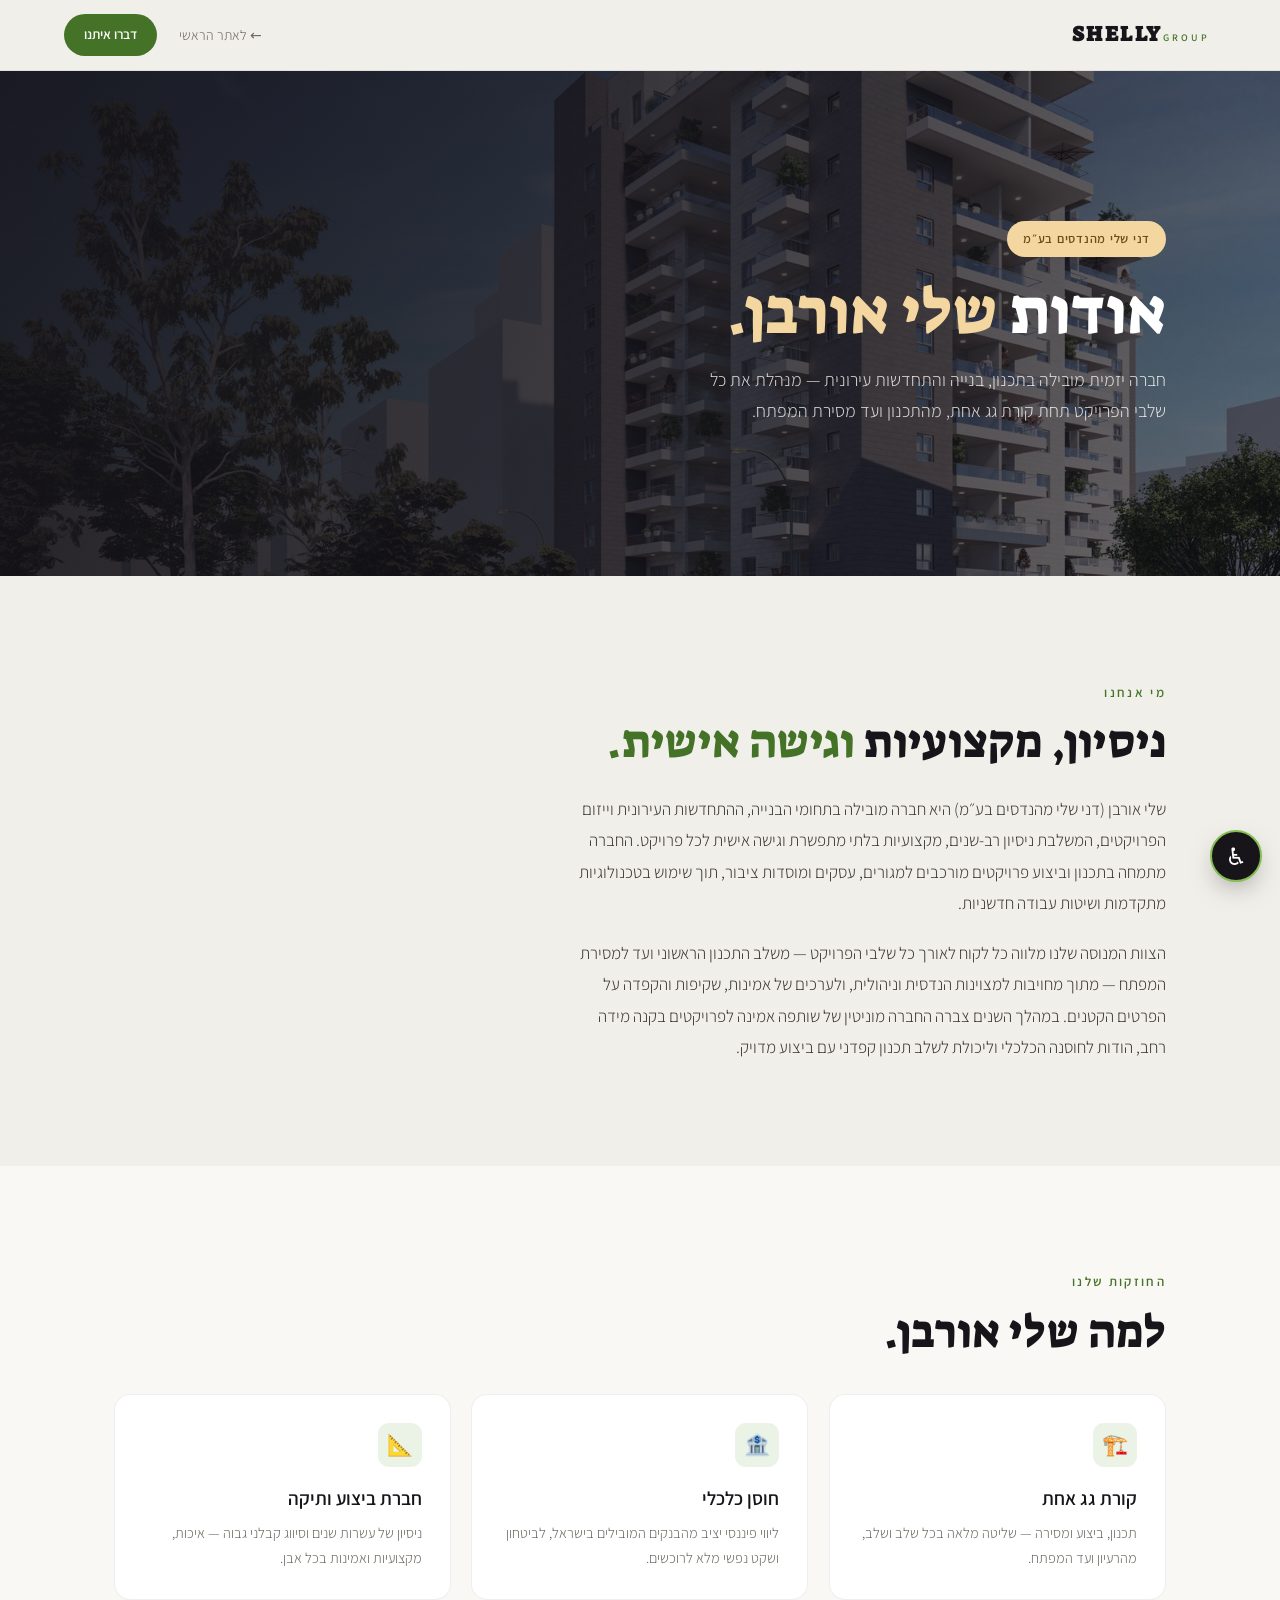
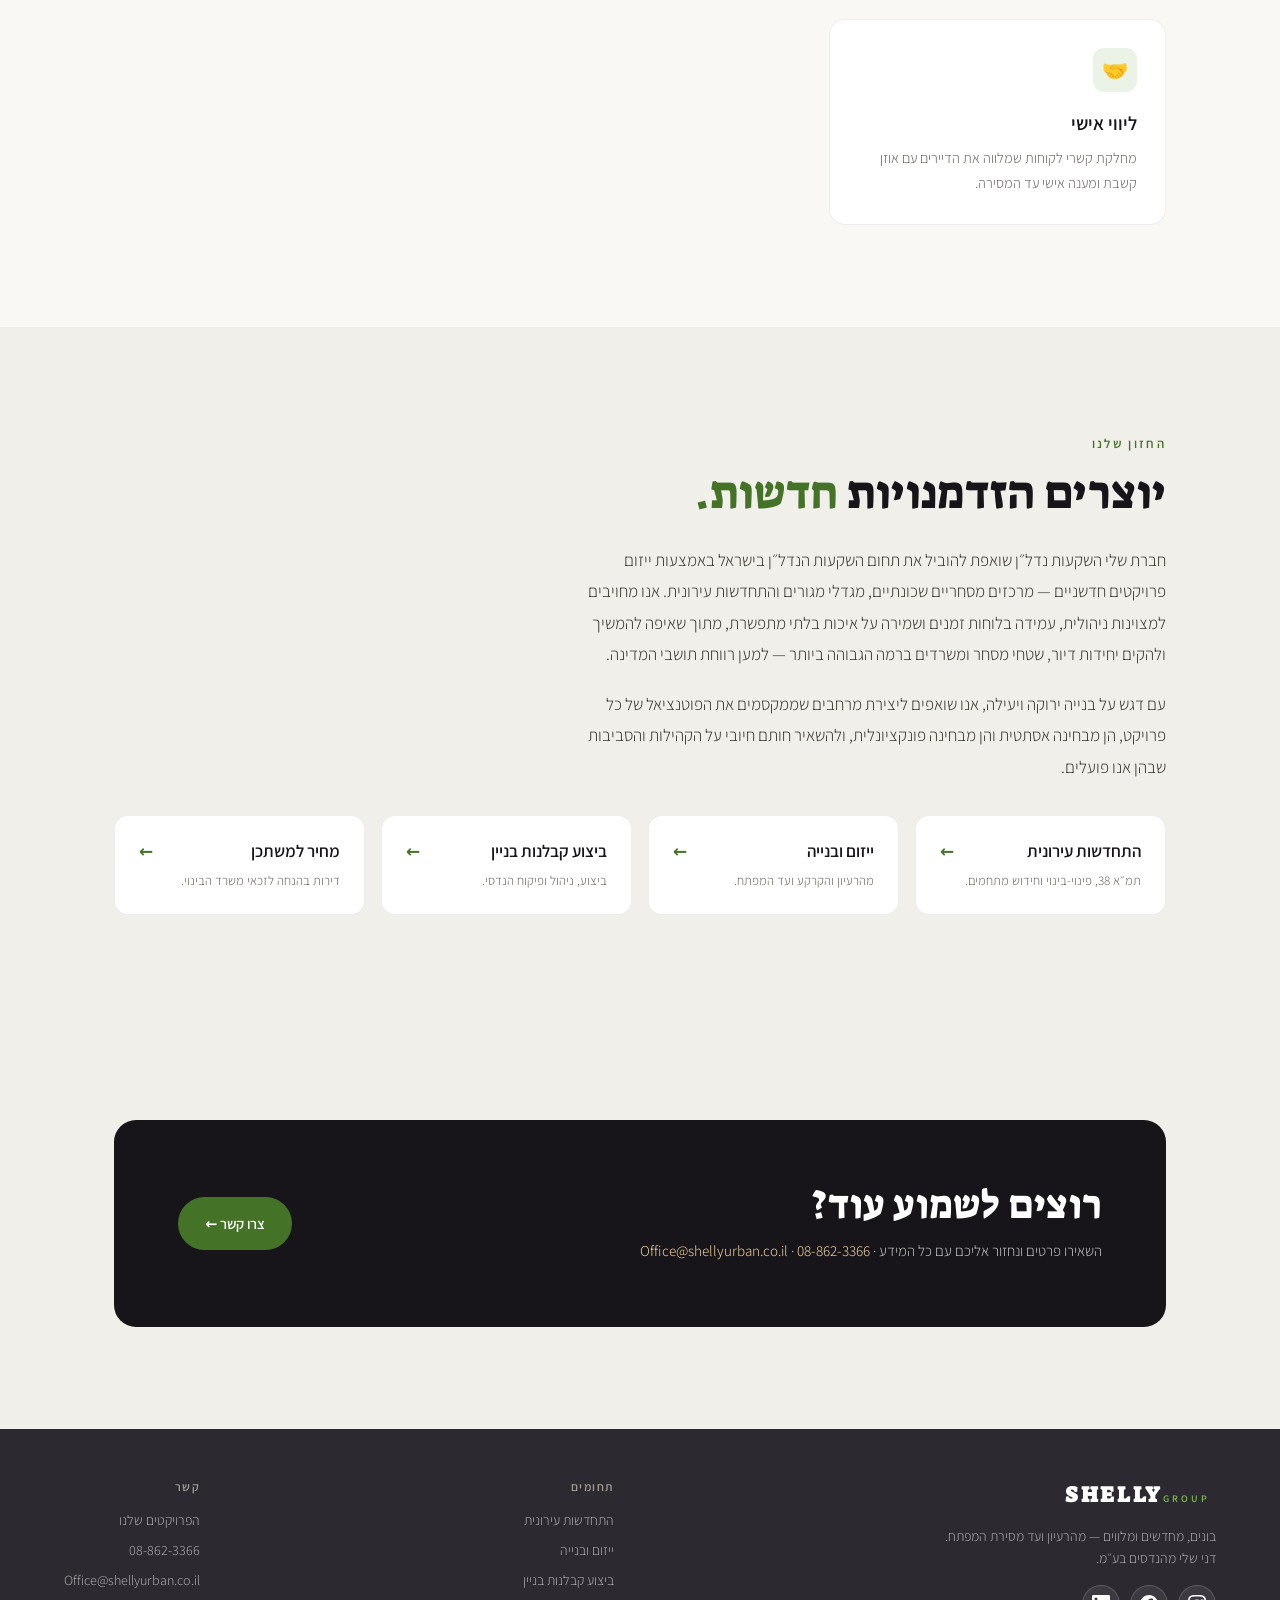
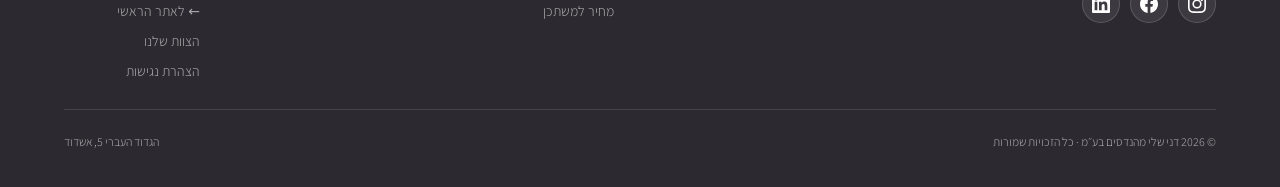
==== public/about.html @ 8600cfd0 "Migrate Shelly Urban website into Base44 app Copy the full static site from avivshelly48/site into t" ====
<!DOCTYPE html>
<html lang="he" dir="rtl">
<head>
<meta charset="UTF-8" />
<meta name="viewport" content="width=device-width, initial-scale=1.0" />
<title>אודות — שלי אורבן · דני שלי מהנדסים בע״מ</title>
<meta name="description" content="שלי אורבן (דני שלי מהנדסים בע״מ) — חברה יזמית מובילה בתכנון, בנייה והתחדשות עירונית, המנהלת את כל שלבי הפרויקט תחת קורת גג אחת, מהתכנון ועד מסירת המפתח." />
<link rel="icon" href="assets/s-mark-green.png" />
<link rel="preconnect" href="https://fonts.googleapis.com" />
<link rel="preconnect" href="https://fonts.gstatic.com" crossorigin />
<link href="https://fonts.googleapis.com/css2?family=Suez+One&family=Frank+Ruhl+Libre:wght@300;400;500;700;900&family=Assistant:wght@300;400;500;600;700;800&display=swap" rel="stylesheet" />
<link rel="stylesheet" href="assets/pages.css" />
</head>
<body>

<nav class="nav">
  <a class="brand" href="index.html">SHELLY<span>GROUP</span></a>
  <div class="nlinks">
    <a class="back" href="index.html">← לאתר הראשי</a>
    <a class="ncta" href="index.html#contact">דברו איתנו</a>
  </div>
</nav>

<header class="hero">
  <div class="bgimg"><img src="assets/uploads/render-tower.jpg" alt="פרויקט מגורים של שלי אורבן" /></div>
  <div class="wrap">
    <span class="pill tag">דני שלי מהנדסים בע״מ</span>
    <h1>אודות <em>שלי אורבן.</em></h1>
    <p class="hsub">חברה יזמית מובילה בתכנון, בנייה והתחדשות עירונית — מנהלת את כל שלבי הפרויקט תחת קורת גג אחת, מהתכנון ועד מסירת המפתח.</p>
  </div>
</header>

<section>
  <div class="wrap">
    <span class="eyebrow reveal">מי אנחנו</span>
    <h2 class="reveal">ניסיון, מקצועיות <em>וגישה אישית.</em></h2>
    <div class="prose reveal" style="margin-top:26px;">
      <p>שלי אורבן (דני שלי מהנדסים בע״מ) היא חברה מובילה בתחומי הבנייה, ההתחדשות העירונית וייזום הפרויקטים, המשלבת ניסיון רב-שנים, מקצועיות בלתי מתפשרת וגישה אישית לכל פרויקט. החברה מתמחה בתכנון וביצוע פרויקטים מורכבים למגורים, עסקים ומוסדות ציבור, תוך שימוש בטכנולוגיות מתקדמות ושיטות עבודה חדשניות.</p>
      <p>הצוות המנוסה שלנו מלווה כל לקוח לאורך כל שלבי הפרויקט — משלב התכנון הראשוני ועד למסירת המפתח — מתוך מחויבות למצוינות הנדסית וניהולית, ולערכים של אמינות, שקיפות והקפדה על הפרטים הקטנים. במהלך השנים צברה החברה מוניטין של שותפה אמינה לפרויקטים בקנה מידה רחב, הודות לחוסנה הכלכלי וליכולת לשלב תכנון קפדני עם ביצוע מדויק.</p>
    </div>
  </div>
</section>

<section style="background:#faf8f4;">
  <div class="wrap">
    <span class="eyebrow reveal">החוזקות שלנו</span>
    <h2 class="reveal">למה שלי אורבן.</h2>
    <div class="info-grid">
      <div class="icard reveal"><div class="ico">🏗️</div><h4>קורת גג אחת</h4><p>תכנון, ביצוע ומסירה — שליטה מלאה בכל שלב ושלב, מהרעיון ועד המפתח.</p></div>
      <div class="icard reveal"><div class="ico">🏦</div><h4>חוסן כלכלי</h4><p>ליווי פיננסי יציב מהבנקים המובילים בישראל, לביטחון ושקט נפשי מלא לרוכשים.</p></div>
      <div class="icard reveal"><div class="ico">📐</div><h4>חברת ביצוע ותיקה</h4><p>ניסיון של עשרות שנים וסיווג קבלני גבוה — איכות, מקצועיות ואמינות בכל אבן.</p></div>
      <div class="icard reveal"><div class="ico">🤝</div><h4>ליווי אישי</h4><p>מחלקת קשרי לקוחות שמלווה את הדיירים עם אוזן קשבת ומענה אישי עד המסירה.</p></div>
    </div>
  </div>
</section>

<section>
  <div class="wrap">
    <span class="eyebrow reveal">החזון שלנו</span>
    <h2 class="reveal">יוצרים הזדמנויות <em>חדשות.</em></h2>
    <div class="prose reveal" style="margin-top:26px;">
      <p>חברת שלי השקעות נדל״ן שואפת להוביל את תחום השקעות הנדל״ן בישראל באמצעות ייזום פרויקטים חדשניים — מרכזים מסחריים שכונתיים, מגדלי מגורים והתחדשות עירונית. אנו מחויבים למצוינות ניהולית, עמידה בלוחות זמנים ושמירה על איכות בלתי מתפשרת, מתוך שאיפה להמשיך ולהקים יחידות דיור, שטחי מסחר ומשרדים ברמה הגבוהה ביותר — למען רווחת תושבי המדינה.</p>
      <p>עם דגש על בנייה ירוקה ויעילה, אנו שואפים ליצירת מרחבים שממקסמים את הפוטנציאל של כל פרויקט, הן מבחינה אסתטית והן מבחינה פונקציונלית, ולהשאיר חותם חיובי על הקהילות והסביבות שבהן אנו פועלים.</p>
    </div>
    <div class="domains">
      <a href="renewal.html"><h4>התחדשות עירונית <i>←</i></h4><p>תמ״א 38, פינוי-בינוי וחידוש מתחמים.</p></a>
      <a href="development.html"><h4>ייזום ובנייה <i>←</i></h4><p>מהרעיון והקרקע ועד המפתח.</p></a>
      <a href="contracting.html"><h4>ביצוע קבלנות בניין <i>←</i></h4><p>ביצוע, ניהול ופיקוח הנדסי.</p></a>
      <a href="mishtaken.html"><h4>מחיר למשתכן <i>←</i></h4><p>דירות בהנחה לזכאי משרד הבינוי.</p></a>
    </div>
  </div>
</section>

<section>
  <div class="wrap">
    <div class="cta reveal">
      <div>
        <h3>רוצים לשמוע עוד?</h3>
        <p class="cinfo">השאירו פרטים ונחזור אליכם עם כל המידע · <a href="tel:+97288623366">08-862-3366</a> · <a href="mailto:Office@shellyurban.co.il">Office@shellyurban.co.il</a></p>
      </div>
      <a class="btn btn-primary" href="index.html#contact">צרו קשר ←</a>
    </div>
  </div>
</section>

<footer class="foot">
  <div class="ftop">
    <div>
      <div class="fbrand">SHELLY<span>GROUP</span></div>
      <p style="margin-top:12px;max-width:40ch;font-size:14px;">בונים, מחדשים ומלווים — מהרעיון ועד מסירת המפתח. דני שלי מהנדסים בע״מ.</p>
      <div class="fsocial">
        <a href="#" aria-label="Instagram" title="Instagram"><svg viewBox="0 0 24 24" aria-hidden="true"><path d="M12 2.16c3.2 0 3.58.01 4.85.07 1.17.05 1.8.25 2.23.41.56.22.96.48 1.38.9.42.42.68.82.9 1.38.16.42.36 1.06.41 2.23.06 1.27.07 1.65.07 4.85s-.01 3.58-.07 4.85c-.05 1.17-.25 1.8-.41 2.23-.22.56-.48.96-.9 1.38-.42.42-.82.68-1.38.9-.42.16-1.06.36-2.23.41-1.27.06-1.65.07-4.85.07s-3.58-.01-4.85-.07c-1.17-.05-1.8-.25-2.23-.41a3.7 3.7 0 0 1-1.38-.9 3.7 3.7 0 0 1-.9-1.38c-.16-.42-.36-1.06-.41-2.23C2.17 15.58 2.16 15.2 2.16 12s.01-3.58.07-4.85c.05-1.17.25-1.8.41-2.23.22-.56.48-.96.9-1.38.42-.42.82-.68 1.38-.9.42-.16 1.06-.36 2.23-.41C8.42 2.17 8.8 2.16 12 2.16M12 0C8.74 0 8.33.01 7.05.07 5.78.13 4.9.33 4.14.63c-.79.31-1.46.72-2.12 1.38C1.36 2.67.95 3.34.63 4.14.33 4.9.13 5.78.07 7.05.01 8.33 0 8.74 0 12s.01 3.67.07 4.95c.06 1.27.26 2.15.56 2.91.31.8.72 1.47 1.38 2.13.66.66 1.33 1.07 2.12 1.38.76.3 1.64.5 2.91.56C8.33 23.99 8.74 24 12 24s3.67-.01 4.95-.07c1.27-.06 2.15-.26 2.91-.56.8-.31 1.47-.72 2.13-1.38.66-.66 1.07-1.33 1.38-2.13.3-.76.5-1.64.56-2.91.06-1.28.07-1.69.07-4.95s-.01-3.67-.07-4.95c-.06-1.27-.26-2.15-.56-2.91a5.7 5.7 0 0 0-1.38-2.12A5.7 5.7 0 0 0 19.86.63c-.76-.3-1.64-.5-2.91-.56C15.67.01 15.26 0 12 0zm0 5.84A6.16 6.16 0 1 0 18.16 12 6.16 6.16 0 0 0 12 5.84zm0 10.16A4 4 0 1 1 16 12a4 4 0 0 1-4 4zm6.41-10.4a1.44 1.44 0 1 0 1.44 1.44 1.44 1.44 0 0 0-1.44-1.44z"/></svg></a>
        <a href="#" aria-label="Facebook" title="Facebook"><svg viewBox="0 0 24 24" aria-hidden="true"><path d="M24 12.07C24 5.4 18.63 0 12 0S0 5.4 0 12.07c0 6.02 4.39 11.01 10.13 11.93v-8.44H7.08v-3.49h3.05V9.41c0-3.02 1.79-4.69 4.53-4.69 1.31 0 2.69.24 2.69.24v2.97h-1.52c-1.49 0-1.96.93-1.96 1.89v2.25h3.33l-.53 3.49h-2.8v8.44C19.61 23.08 24 18.09 24 12.07z"/></svg></a>
        <a href="#" aria-label="LinkedIn" title="LinkedIn"><svg viewBox="0 0 24 24" aria-hidden="true"><path d="M20.45 20.45h-3.56v-5.57c0-1.33-.02-3.04-1.85-3.04-1.85 0-2.13 1.45-2.13 2.94v5.67H9.35V9h3.41v1.56h.05c.48-.9 1.64-1.85 3.37-1.85 3.6 0 4.27 2.37 4.27 5.45v6.29zM5.34 7.43a2.06 2.06 0 1 1 0-4.13 2.06 2.06 0 0 1 0 4.13zM7.12 20.45H3.56V9h3.56v11.45zM22.22 0H1.77C.79 0 0 .77 0 1.73v20.54C0 23.22.79 24 1.77 24h20.45c.98 0 1.78-.78 1.78-1.73V1.73C24 .77 23.2 0 22.22 0z"/></svg></a>
      </div>
    </div>
    <div class="fcol"><h5>תחומים</h5>
      <a href="renewal.html">התחדשות עירונית</a>
      <a href="development.html">ייזום ובנייה</a>
      <a href="contracting.html">ביצוע קבלנות בניין</a>
      <a href="mishtaken.html">מחיר למשתכן</a>
    </div>
    <div class="fcol"><h5>קשר</h5>
      <a href="index.html#projects">הפרויקטים שלנו</a>
      <a href="tel:+97288623366">08-862-3366</a>
      <a href="mailto:Office@shellyurban.co.il">Office@shellyurban.co.il</a>
      <a href="index.html">← לאתר הראשי</a>
    <a href="team.html">הצוות שלנו</a>
      <a href="accessibility.html">הצהרת נגישות</a></div>
  </div>
  <div class="fbot">
    <span>© <span id="yr"></span> דני שלי מהנדסים בע״מ · כל הזכויות שמורות</span>
    <span>הגדוד העברי 5, אשדוד</span>
  </div>
</footer>

<script>
(function(){
  var io=new IntersectionObserver(function(es){es.forEach(function(e){if(e.isIntersecting){e.target.classList.add('in');io.unobserve(e.target);}});},{threshold:.14});
  document.querySelectorAll('.reveal').forEach(function(el){io.observe(el);});
  var y=document.getElementById('yr'); if(y) y.textContent=new Date().getFullYear();
})();
</script>
<script src="assets/a11y.js" defer></script>
</body>
</html>
---- public/assets/pages.css ----
/* ============================================================
   SHELLY URBAN — shared styles for content sub-pages
   (about / urban renewal / development / contracting)
   Brand language matches index.html & mishtaken.html
   ============================================================ */
:root{
  --bg:#f1efea; --bg2:#ffffff;
  --ink:#17151a; --ink-dim:#6b675f; --ink-faint:#a39e95;
  --green:#5f9c36; --green-deep:#447327; --green-bright:#84bf52;
  --char:#2c2a30; --led:#f3d6a0; --gold-ink:#6b4e16;
  --hair:rgba(23,21,26,0.12); --hair-soft:rgba(23,21,26,0.07);
  --serif:"Suez One","Frank Ruhl Libre",serif;
  --sans:"Assistant",system-ui,-apple-system,"Segoe UI",sans-serif;
}
*{margin:0;padding:0;box-sizing:border-box;}
html{scroll-behavior:smooth;}
body{background:var(--bg);color:var(--ink);font-family:var(--sans);font-weight:300;-webkit-font-smoothing:antialiased;line-height:1.6;overflow-x:hidden;-webkit-tap-highlight-color:transparent;}
::selection{background:rgba(95,156,54,.2);}
a{color:inherit;text-decoration:none;}
img{display:block;max-width:100%;}
button{font-family:inherit;cursor:pointer;}
.wrap{max-width:1180px;margin:0 auto;padding-inline:clamp(18px,5vw,64px);}
section{padding-block:clamp(52px,8vw,104px);scroll-margin-top:78px;}
.eyebrow{font-size:13px;letter-spacing:.18em;font-weight:600;color:var(--green-deep);}
h2{font-family:var(--serif);font-weight:500;font-size:clamp(28px,4vw,46px);line-height:1.08;margin-top:14px;}
h2 em{font-style:normal;color:var(--green-deep);}
.sec-lead{color:var(--ink-dim);font-size:17px;margin-top:18px;max-width:64ch;line-height:1.75;}
.pill{display:inline-flex;align-items:center;gap:8px;border-radius:100px;font-weight:600;}

/* nav */
.nav{position:sticky;top:0;z-index:40;display:flex;align-items:center;justify-content:space-between;
  padding:14px clamp(18px,5vw,64px);background:rgba(241,239,234,.86);backdrop-filter:blur(12px);border-bottom:1px solid var(--hair-soft);}
.nav .brand{font-family:var(--serif);font-weight:600;font-size:21px;letter-spacing:.12em;}
.nav .brand span{color:var(--green-deep);font-family:var(--sans);font-size:10px;letter-spacing:.3em;margin-inline-start:6px;}
.nav .nlinks{display:flex;align-items:center;gap:22px;font-size:14px;}
.nav .nlinks a.back{color:var(--ink-dim);}
.nav .nlinks a:hover{color:var(--green-deep);}
.nav .ncta{background:var(--green-deep);color:#fff;padding:10px 20px;border-radius:100px;font-size:13.5px;font-weight:600;transition:background .3s;}
.nav .ncta:hover{background:#2f5417;}
@media(max-width:680px){.nav .nlinks a.back{display:none;}}

/* hero */
.hero{position:relative;color:#fff;overflow:hidden;background:var(--char);}
.hero .bgimg{position:absolute;inset:0;}
.hero .bgimg img{width:100%;height:100%;object-fit:cover;}
.hero .bgimg::after{content:"";position:absolute;inset:0;
  background:linear-gradient(290deg,rgba(20,18,24,.58) 0%,rgba(20,18,24,.84) 60%,rgba(20,18,24,.94) 100%);}
.hero.solid{background:linear-gradient(150deg,#23212a,#2c2a30 60%,#1c1a20);}
.hero .wrap{position:relative;z-index:2;padding-block:clamp(72px,12vw,150px);}
.hero .tag{background:var(--led);color:var(--gold-ink);padding:8px 16px;font-size:12.5px;letter-spacing:.06em;}
.hero h1{font-family:var(--serif);font-weight:500;font-size:clamp(34px,6vw,64px);line-height:1.04;margin-top:22px;}
.hero h1 em{font-style:normal;color:var(--led);}
.hero .hsub{color:rgba(255,255,255,.82);font-size:clamp(15px,1.6vw,18px);margin-top:20px;max-width:52ch;line-height:1.7;}
.hero .cta-row{display:flex;flex-wrap:wrap;gap:14px;margin-top:34px;align-items:center;}

/* buttons */
.btn{display:inline-flex;align-items:center;gap:10px;border-radius:100px;font-weight:600;font-size:14.5px;padding:14px 26px;transition:.3s;border:1px solid transparent;}
.btn-primary{background:var(--green-deep);color:#fff;}
.btn-primary:hover{background:#2f5417;}
.btn-ghost{border-color:rgba(255,255,255,.4);color:#fff;}
.btn-ghost:hover{background:rgba(255,255,255,.1);}
.btn-out{border-color:var(--ink);color:var(--ink);}
.btn-out:hover{background:var(--ink);color:#fff;}

/* prose intro */
.prose p{font-size:17px;color:#3a372f;line-height:1.85;margin-top:18px;max-width:74ch;}
.prose p:first-child{margin-top:0;}

/* two-column */
.cols{display:grid;grid-template-columns:1fr 1fr;gap:clamp(24px,4vw,56px);align-items:start;}
@media(max-width:820px){.cols{grid-template-columns:1fr;}}

/* checks list */
.checks{list-style:none;margin-top:22px;display:flex;flex-direction:column;gap:14px;}
.checks li{display:flex;gap:12px;align-items:flex-start;font-size:16px;color:#3a372f;}
.checks li::before{content:"✓";flex:none;width:24px;height:24px;border-radius:50%;background:rgba(95,156,54,.14);color:var(--green-deep);display:grid;place-items:center;font-size:13px;font-weight:700;margin-top:1px;}

/* steps timeline */
.steps{list-style:none;counter-reset:s;display:flex;flex-direction:column;gap:0;margin-top:22px;}
.steps li{position:relative;padding:0 56px 28px 0;counter-increment:s;}
.steps li:last-child{padding-bottom:0;}
.steps li::before{content:counter(s);position:absolute;inset-inline-start:0;top:0;width:36px;height:36px;border-radius:50%;background:var(--green-deep);color:#fff;display:grid;place-items:center;font-weight:700;font-size:15px;}
.steps li::after{content:"";position:absolute;inset-inline-start:17px;top:36px;bottom:0;width:2px;background:rgba(95,156,54,.28);}
.steps li:last-child::after{display:none;}
.steps li h4{font-size:18px;font-weight:600;}
.steps li p{font-size:14.5px;color:var(--ink-dim);margin-top:4px;max-width:52ch;}

/* feature / info cards */
.info-grid{display:grid;grid-template-columns:repeat(auto-fit,minmax(250px,1fr));gap:20px;margin-top:36px;}
.icard{background:var(--bg2);border:1px solid var(--hair-soft);border-radius:16px;padding:28px;}
.icard .ico{width:44px;height:44px;border-radius:11px;background:rgba(95,156,54,.12);display:grid;place-items:center;color:var(--green-deep);font-size:21px;}
.icard h4{font-size:19px;font-weight:600;margin-top:16px;}
.icard p{font-size:14.5px;color:var(--ink-dim);margin-top:8px;line-height:1.7;}

/* stat band */
.stats{display:grid;grid-template-columns:repeat(auto-fit,minmax(180px,1fr));gap:18px;margin-top:36px;}
.stats .st{background:var(--bg2);border:1px solid var(--hair-soft);border-radius:14px;padding:26px;text-align:center;}
.stats .st b{font-family:var(--serif);font-weight:500;font-size:38px;color:var(--green-deep);display:block;line-height:1;}
.stats .st span{display:block;color:var(--ink-dim);font-size:13.5px;margin-top:10px;}

/* domains cross-link */
.domains{display:grid;grid-template-columns:repeat(auto-fit,minmax(220px,1fr));gap:16px;margin-top:32px;}
.domains a{display:block;background:var(--bg2);border:1px solid var(--hair-soft);border-radius:14px;padding:22px 24px;transition:transform .4s,box-shadow .4s;}
.domains a:hover{transform:translateY(-4px);box-shadow:0 20px 40px -24px rgba(23,21,26,.3);}
.domains a h4{font-size:17px;font-weight:600;display:flex;justify-content:space-between;align-items:center;}
.domains a h4 i{font-style:normal;color:var(--green-deep);transition:transform .35s;}
.domains a:hover h4 i{transform:translateX(-6px);}
.domains a p{font-size:13px;color:var(--ink-dim);margin-top:6px;}
.domains a[aria-current]{outline:2px solid rgba(95,156,54,.35);}

/* CTA band */
.cta{background:var(--ink);color:#fff;border-radius:22px;padding:clamp(34px,5vw,64px);display:flex;flex-wrap:wrap;justify-content:space-between;align-items:center;gap:28px;}
.cta h3{font-family:var(--serif);font-weight:500;font-size:clamp(26px,3.2vw,40px);line-height:1.08;max-width:18ch;}
.cta .cinfo{color:rgba(255,255,255,.72);font-size:15px;margin-top:12px;}
.cta .cinfo a{color:var(--led);}

/* footer */
.foot{background:var(--char);color:rgba(255,255,255,.6);padding:48px clamp(18px,5vw,64px) 36px;}
.foot .ftop{display:flex;justify-content:space-between;flex-wrap:wrap;gap:24px;border-bottom:1px solid rgba(255,255,255,.12);padding-bottom:26px;}
.foot .fbrand{font-family:var(--serif);font-weight:600;font-size:22px;letter-spacing:.12em;color:#fff;}
.foot .fbrand span{color:var(--green-bright);font-family:var(--sans);font-size:10px;letter-spacing:.3em;margin-inline-start:6px;}
.foot .fcol{display:flex;flex-direction:column;gap:8px;font-size:14px;}
.foot .fcol h5{font-size:12px;letter-spacing:.12em;color:var(--ink-faint);margin-bottom:4px;font-weight:600;}
.foot a:hover{color:#fff;}
.foot .fbot{padding-top:22px;font-size:12px;color:rgba(255,255,255,.6);display:flex;justify-content:space-between;flex-wrap:wrap;gap:10px;}

/* reveal */
.reveal{opacity:0;transform:translateY(22px);transition:opacity .9s cubic-bezier(.22,.61,.36,1),transform .9s cubic-bezier(.22,.61,.36,1);will-change:opacity,transform;}
@media(max-width:560px){ .reveal{transform:translateY(15px);transition-duration:.7s;} }
.reveal.in{opacity:1;transform:none;}
@media(prefers-reduced-motion:reduce){.reveal{opacity:1;transform:none;transition:none;}}

/* ---- social buttons (footer) ---- */
.fsocial{display:flex;gap:10px;margin-top:16px;}
.fsocial a{width:38px;height:38px;border-radius:50%;display:grid;place-items:center;
  background:rgba(255,255,255,.08);border:1px solid rgba(255,255,255,.16);color:#fff;transition:.25s;}
.fsocial a:hover{background:var(--green);border-color:var(--green);transform:translateY(-2px);}
.fsocial svg{width:18px;height:18px;fill:currentColor;}

/* ---- team grid ---- */
.team-grid{display:grid;grid-template-columns:repeat(auto-fill,minmax(230px,1fr));gap:24px;margin-top:40px;}
.member{background:var(--bg2);border:1px solid var(--hair-soft);border-radius:18px;padding:30px 24px;text-align:center;
  transition:transform .5s cubic-bezier(.2,.8,.2,1),box-shadow .5s;}
.member:hover{transform:translateY(-5px);box-shadow:0 26px 50px -28px rgba(23,21,26,.32);}
.member .avatar{width:84px;height:84px;border-radius:50%;margin:0 auto 18px;display:grid;place-items:center;
  font-family:var(--serif);font-weight:600;font-size:30px;color:#fff;background:linear-gradient(140deg,var(--green),var(--green-deep));overflow:hidden;}
.member .avatar img{width:100%;height:100%;object-fit:cover;}
.member h3{font-family:var(--serif);font-weight:500;font-size:21px;}
.member .role{color:var(--green-deep);font-size:13.5px;font-weight:600;margin-top:4px;}
.member .bio{color:var(--ink-dim);font-size:13.5px;line-height:1.7;margin-top:12px;}
.member .ph{font-size:.92em;}
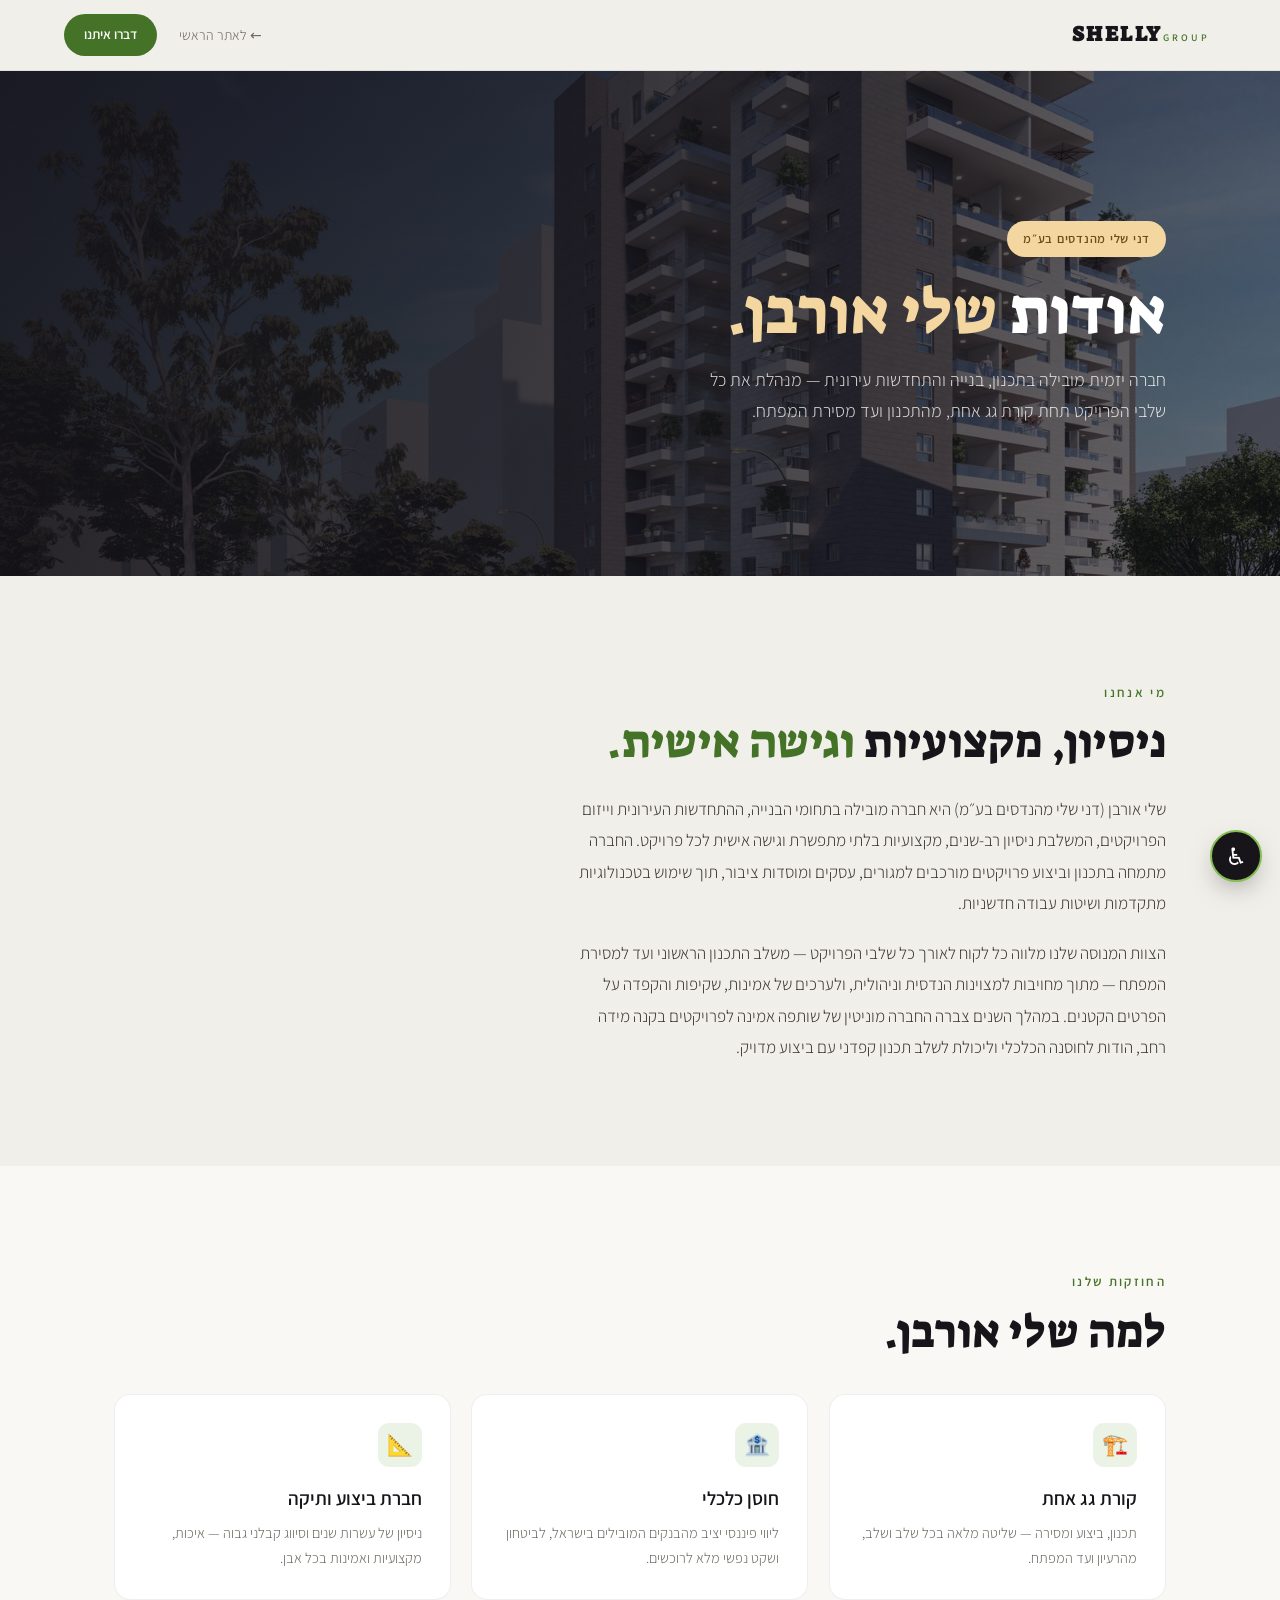
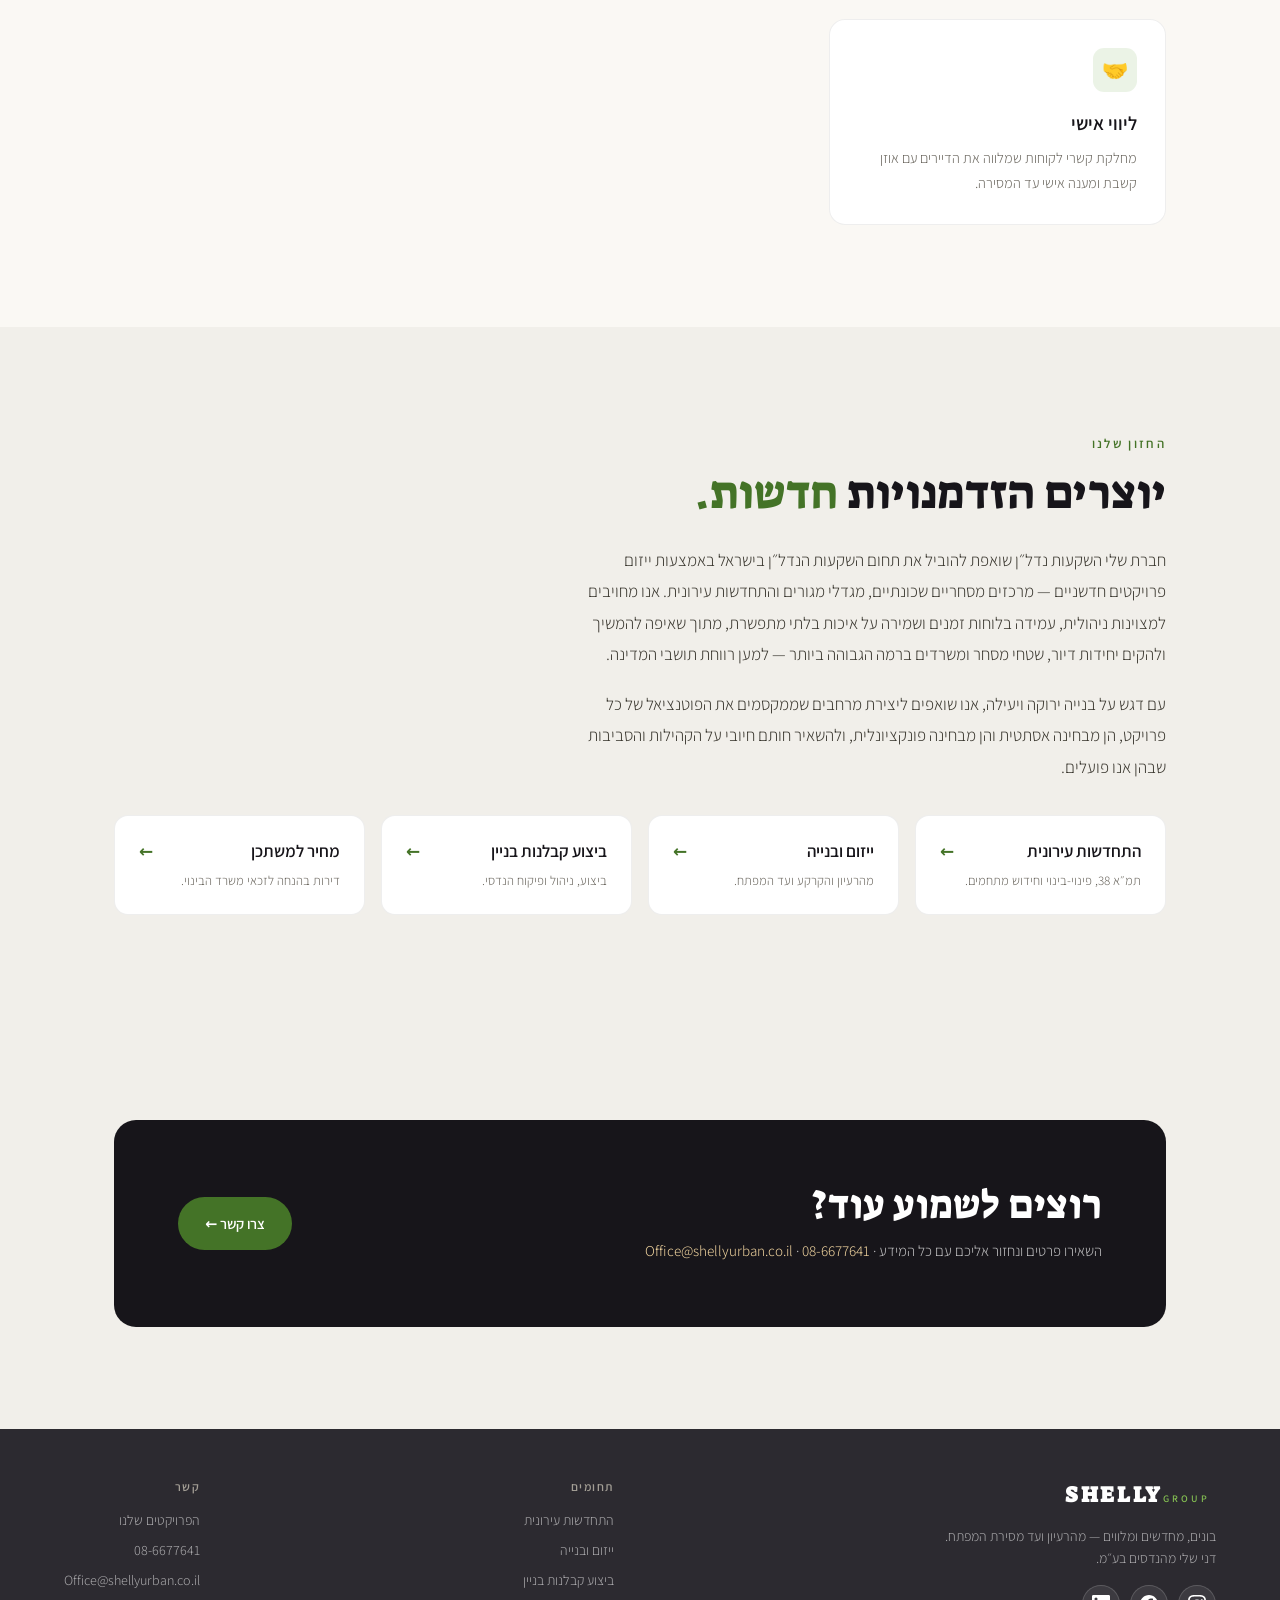
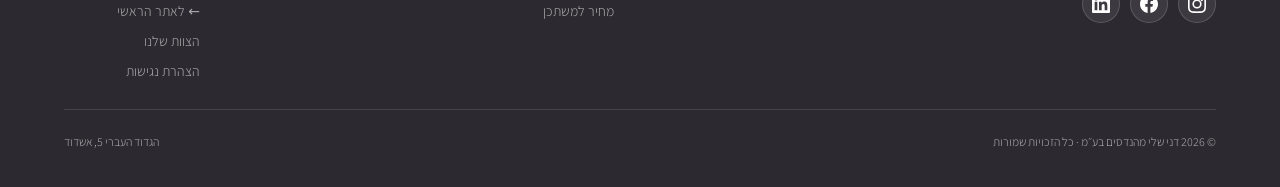
==== commit 8fa9dffc: "Sync old-site content and new projects from management reports Content from the previous site (shell" ====
--- a/public/about.html
+++ b/public/about.html
@@ -76,7 +76,7 @@
     <div class="cta reveal">
       <div>
         <h3>רוצים לשמוע עוד?</h3>
-        <p class="cinfo">השאירו פרטים ונחזור אליכם עם כל המידע · <a href="tel:+97288623366">08-862-3366</a> · <a href="mailto:Office@shellyurban.co.il">Office@shellyurban.co.il</a></p>
+        <p class="cinfo">השאירו פרטים ונחזור אליכם עם כל המידע · <a href="tel:+97286677641">08-6677641</a> · <a href="mailto:Office@shellyurban.co.il">Office@shellyurban.co.il</a></p>
       </div>
       <a class="btn btn-primary" href="index.html#contact">צרו קשר ←</a>
     </div>
@@ -102,7 +102,7 @@
     </div>
     <div class="fcol"><h5>קשר</h5>
       <a href="index.html#projects">הפרויקטים שלנו</a>
-      <a href="tel:+97288623366">08-862-3366</a>
+      <a href="tel:+97286677641">08-6677641</a>
       <a href="mailto:Office@shellyurban.co.il">Office@shellyurban.co.il</a>
       <a href="index.html">← לאתר הראשי</a>
     <a href="team.html">הצוות שלנו</a>
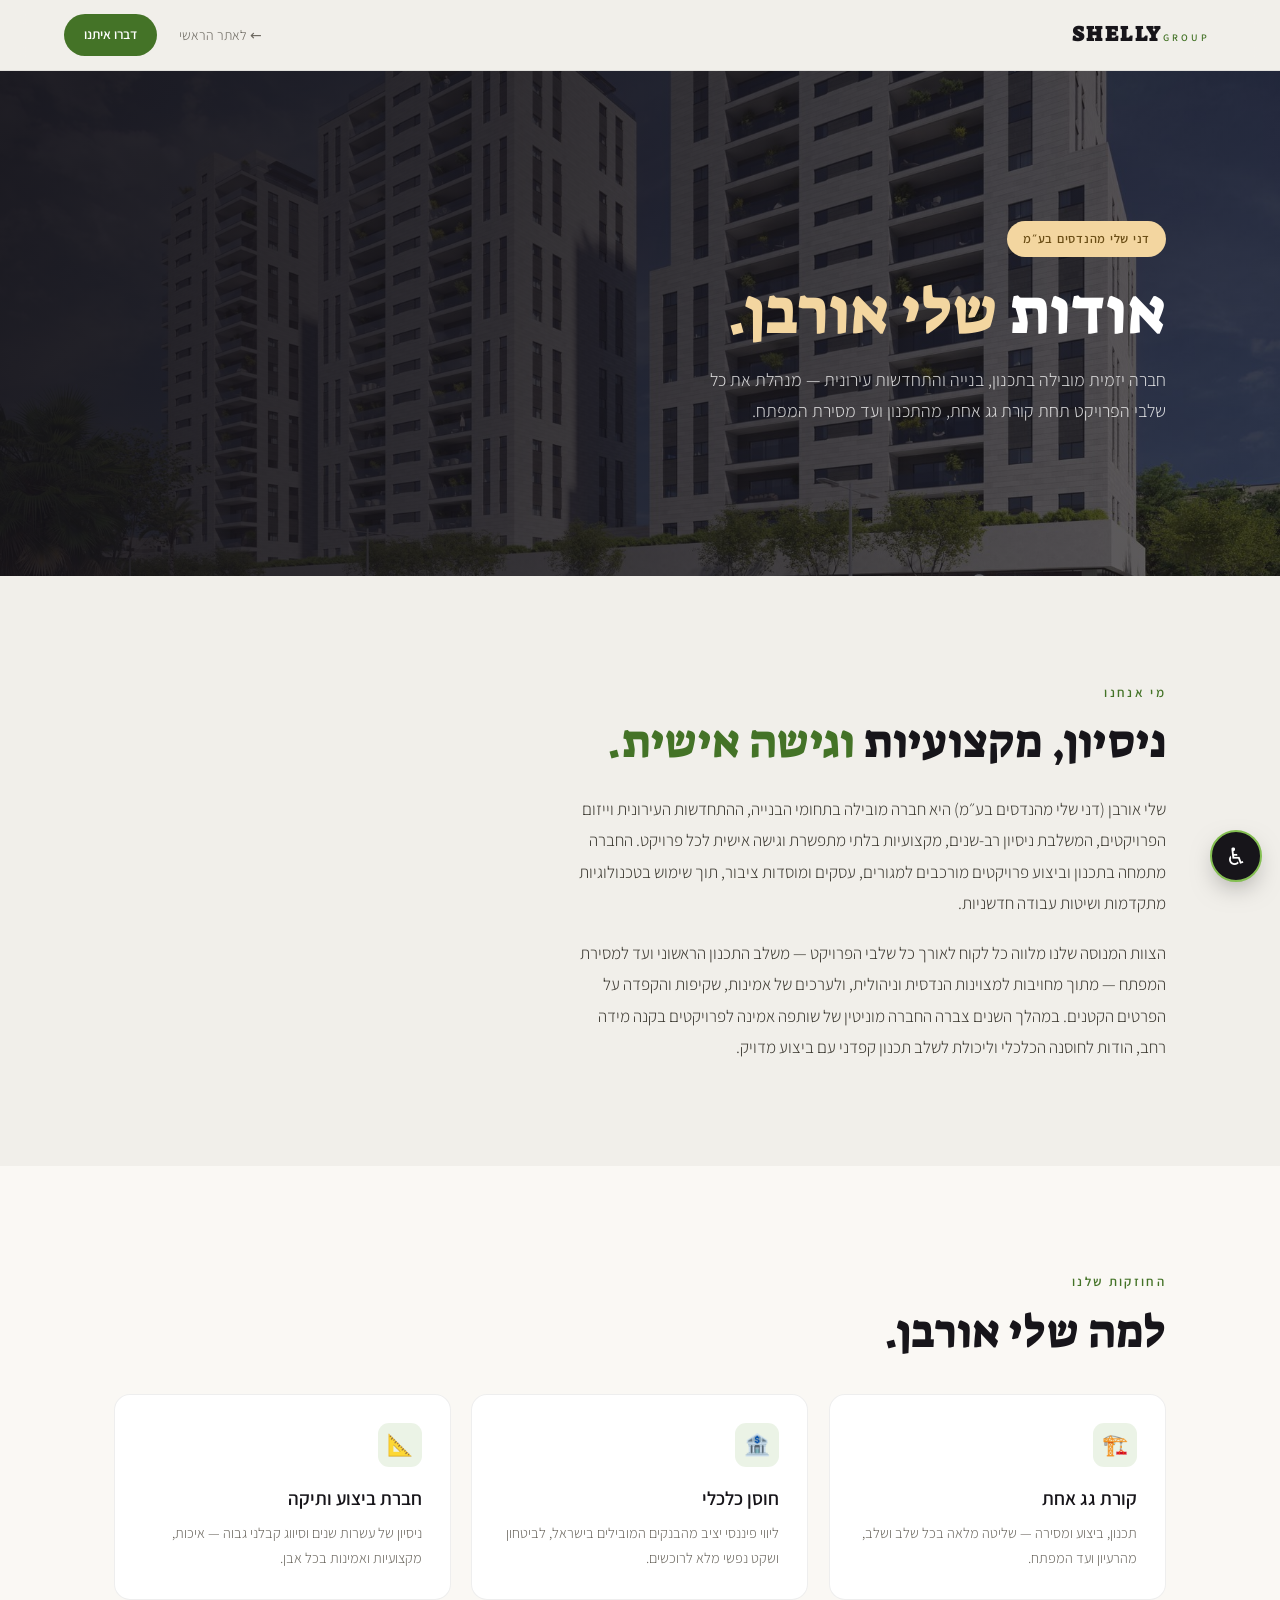
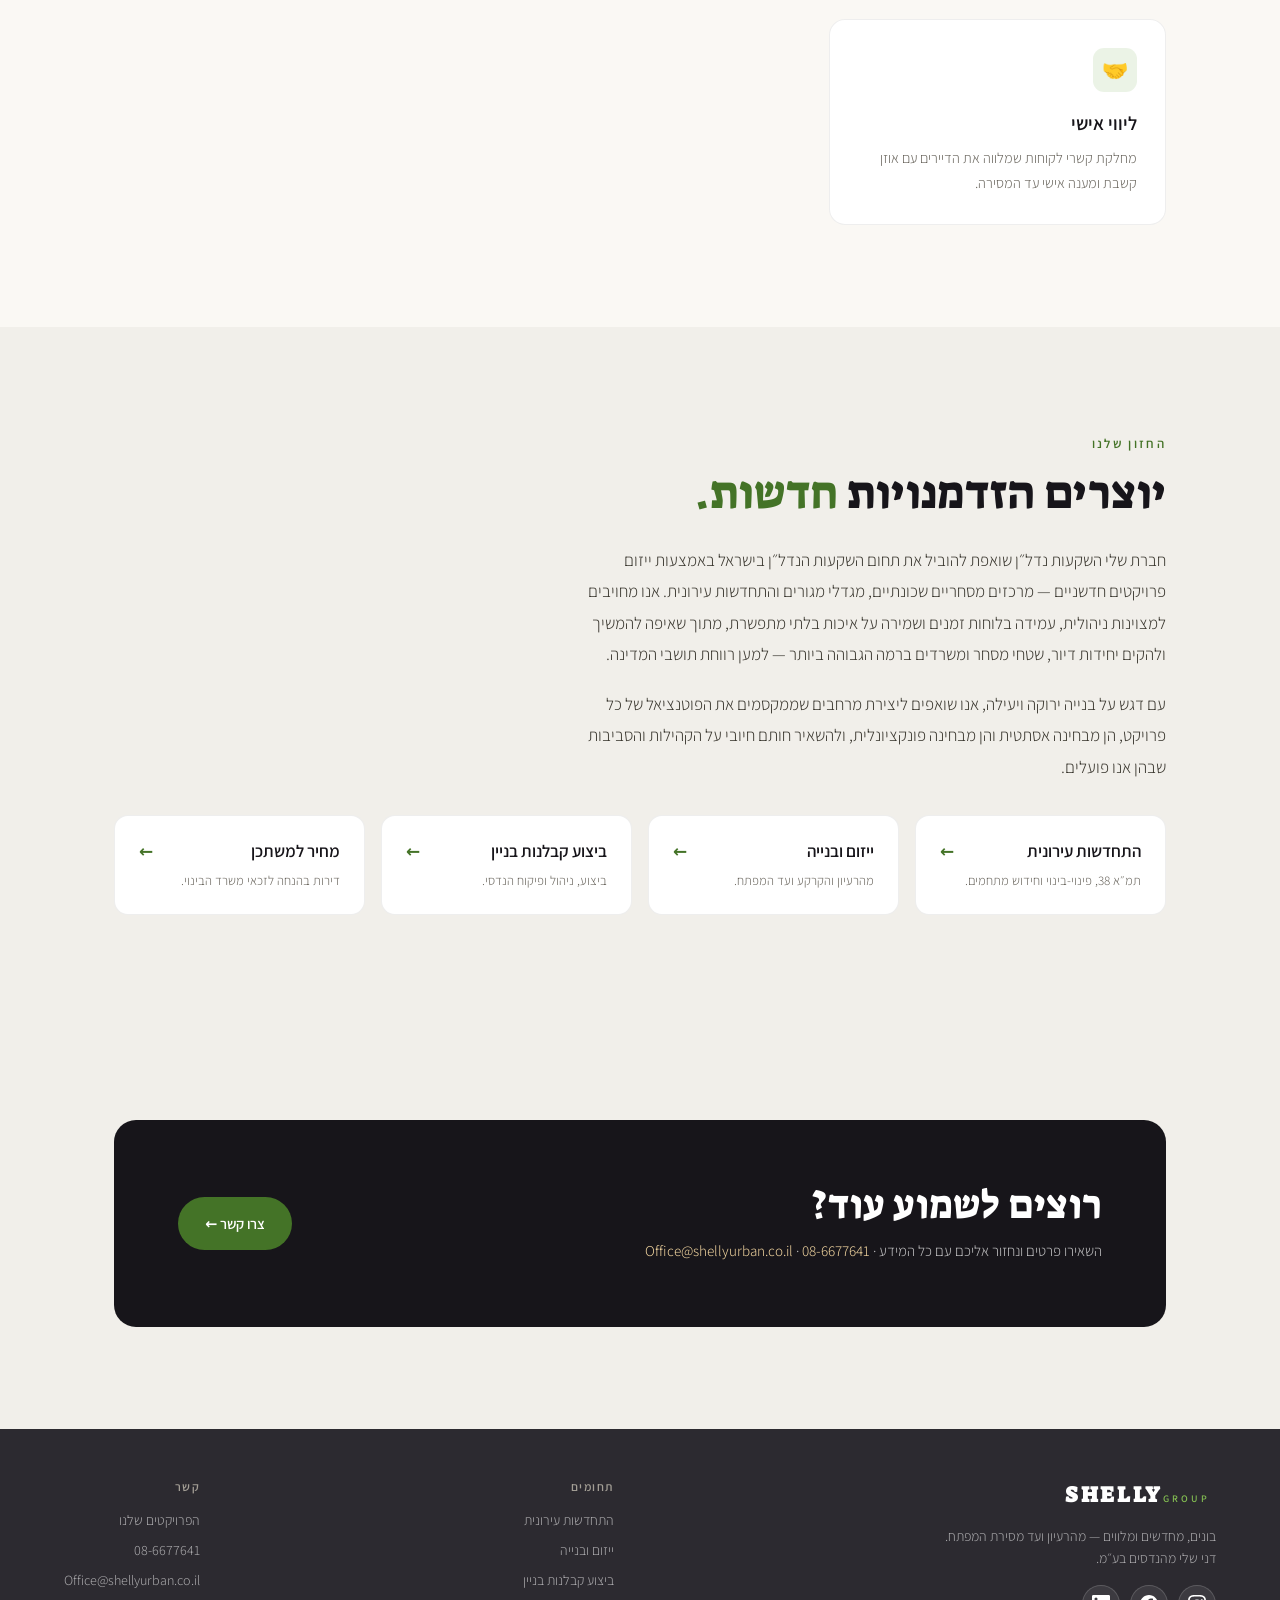
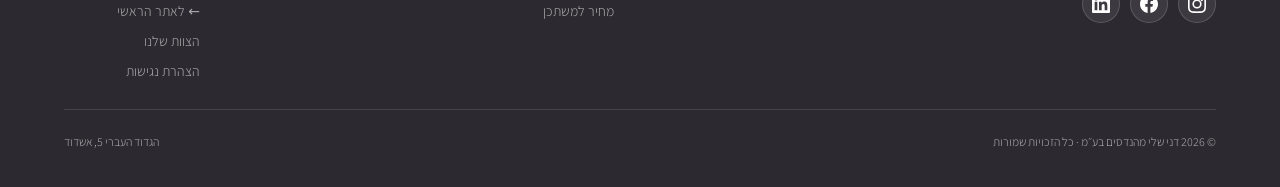
==== commit 818de5ea: "Remove the unidentified tower render from the site The render-tower image does not depict any real S" ====
--- a/public/about.html
+++ b/public/about.html
@@ -22,7 +22,7 @@
 </nav>
 
 <header class="hero">
-  <div class="bgimg"><img src="assets/uploads/render-tower.jpg" alt="פרויקט מגורים של שלי אורבן" /></div>
+  <div class="bgimg"><img src="assets/uploads/render-independence.jpg" alt="פרויקט מגורים של שלי אורבן" /></div>
   <div class="wrap">
     <span class="pill tag">דני שלי מהנדסים בע״מ</span>
     <h1>אודות <em>שלי אורבן.</em></h1>
